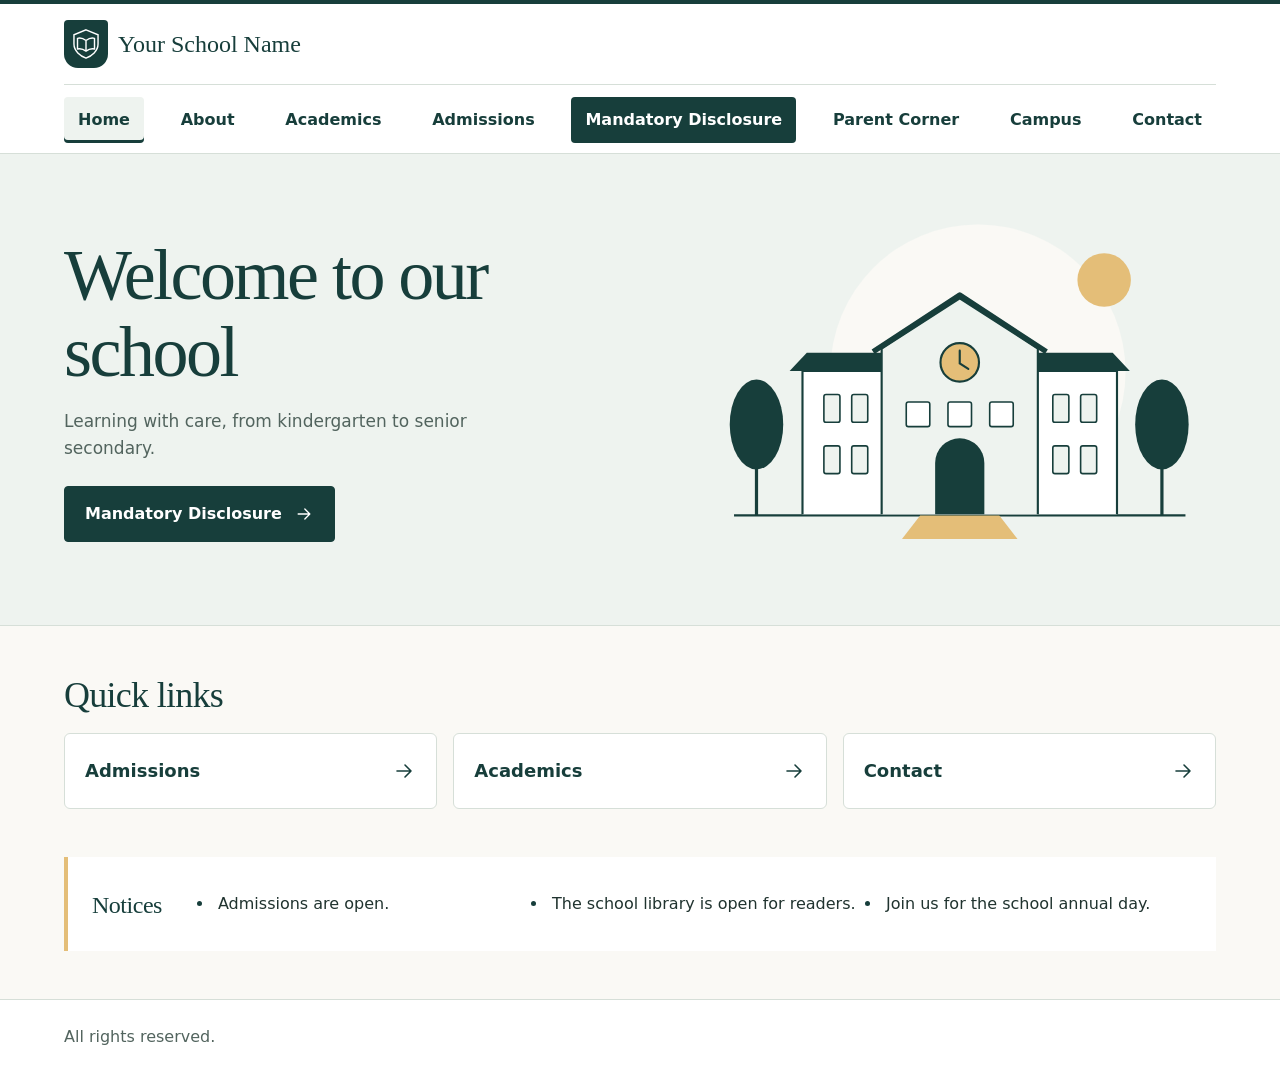
==== index.html @ 36d69636 "Add demo school website" ====
<!doctype html>
<html lang="en">
<head>
  <meta charset="utf-8">
  <meta name="viewport" content="width=device-width, initial-scale=1">
  <meta name="color-scheme" content="light">
  <title></title>
  <link rel="stylesheet" href="styles.css">
  <script src="site-content.js" defer></script>
  <script src="site-config.js" defer></script>
  <script src="site.js" defer></script>
</head>
<body data-page="home">
  <header id="site-header"></header>
  <main id="main-content" tabindex="-1"></main>
  <footer id="site-footer"></footer>
</body>
</html>
---- styles.css ----
* {
  box-sizing: border-box;
}

html {
  font-family: system-ui, -apple-system, BlinkMacSystemFont, "Segoe UI", sans-serif;
  font-size: 16px;
  -webkit-text-size-adjust: 100%;
  color-scheme: light;
}

body {
  margin: 0;
  min-width: 320px;
  min-height: 100vh;
  min-height: 100svh;
  display: flex;
  flex-direction: column;
  background: var(--background);
  color: var(--text);
  font-size: 1rem;
  line-height: 1.65;
}

[hidden] {
  display: none !important;
}

button, input, textarea {
  font: inherit;
}

button, a, summary, input, textarea {
  -webkit-tap-highlight-color: transparent;
}

button, summary {
  cursor: pointer;
}

a {
  color: var(--primary);
  text-underline-offset: 0.2em;
  text-decoration-thickness: 1px;
}

a:hover {
  text-decoration-thickness: 2px;
}

:focus-visible {
  outline: 3px solid var(--primary);
  outline-offset: 4px;
}

h1, h2, h3, h4, h5, p, blockquote, dl, dd {
  margin: 0;
}

h1, h2, h3, h4, h5 {
  color: var(--primary);
  line-height: 1.2;
  overflow-wrap: anywhere;
}

h1, h2 {
  font-family: Georgia, "Times New Roman", serif;
  font-weight: 400;
}

h1 {
  font-size: clamp(2.25rem, 5vw, 3.75rem);
  letter-spacing: -0.035em;
}

h2 {
  font-size: clamp(1.75rem, 3vw, 2.25rem);
  letter-spacing: -0.02em;
}

h3, h4, h5 {
  font-size: 1.25rem;
  font-weight: 650;
}

p {
  max-width: 66ch;
  overflow-wrap: anywhere;
}

svg {
  display: block;
  flex-shrink: 0;
}

.container {
  width: min(100% - 2rem, 72rem);
  margin-inline: auto;
}

.skip-link {
  position: fixed;
  z-index: 10;
  top: 0.5rem;
  left: 1rem;
  padding: 0.75rem 1rem;
  background: var(--surface);
  border: 2px solid var(--primary);
  transform: translateY(-160%);
}

.skip-link:focus {
  transform: translateY(0);
}

#site-header {
  background: var(--surface);
  border-top: 4px solid var(--primary);
  border-bottom: 1px solid var(--border);
}

.header-inner {
  display: flex;
  align-items: center;
  flex-wrap: wrap;
  justify-content: space-between;
  gap: 0.75rem;
  padding-block: 0.875rem;
}

.brand {
  display: flex;
  align-items: center;
  gap: 0.625rem;
  flex: 1;
  min-width: 0;
  min-height: 44px;
  text-decoration: none;
}

.brand:hover {
  text-decoration: none;
}

.brand-mark {
  display: grid;
  place-items: center;
  flex-shrink: 0;
  width: 44px;
  height: 48px;
  padding: 5px;
  background: var(--primary);
  border-radius: 4px 4px 14px 14px;
  color: var(--surface);
  font-weight: 700;
}

.brand-mark img {
  display: block;
  width: 100%;
  height: 100%;
  object-fit: contain;
}

.school-name {
  font-family: Georgia, "Times New Roman", serif;
  font-size: 1.125rem;
  line-height: 1.25;
  overflow-wrap: anywhere;
}

.menu-button {
  display: inline-flex;
  align-items: center;
  justify-content: center;
  gap: 0.5rem;
  flex-shrink: 0;
  min-height: 44px;
  padding: 0.5rem 0.625rem;
  background: var(--surface);
  border: 1px solid var(--border);
  border-radius: 4px;
  color: var(--primary);
}

.menu-button:hover {
  background: var(--soft);
}

.menu-button svg {
  width: 18px;
  height: 18px;
}

.site-navigation {
  flex-basis: 100%;
  padding-top: 0.75rem;
  border-top: 1px solid var(--border);
}

.nav-list {
  display: grid;
  gap: 0.25rem;
  margin: 0;
  padding: 0;
  list-style: none;
}

.nav-link {
  display: flex;
  align-items: center;
  min-height: 44px;
  padding: 0.625rem 0.75rem;
  border-radius: 4px;
  font-weight: 550;
  text-decoration: none;
}

.nav-link:hover, .nav-link[aria-current="page"] {
  background: var(--soft);
}

.nav-link[aria-current="page"] {
  box-shadow: inset 3px 0 var(--primary);
}

.nav-link.disclosure-link {
  background: var(--primary);
  color: var(--surface);
}

.nav-link.disclosure-link:hover {
  background: var(--primaryHover);
}

main {
  flex: 1;
  min-width: 0;
}

.page-shell {
  padding-block: 2.25rem 4rem;
}

.page-title {
  padding-bottom: 1.5rem;
  margin-bottom: 2rem;
  border-bottom: 1px solid var(--border);
}

.section-stack {
  display: grid;
  gap: 2rem;
  min-width: 0;
}

.section-heading {
  margin-bottom: 1rem;
}

.intro {
  margin-bottom: 2.5rem;
}

.hero {
  background: var(--soft);
  border-bottom: 1px solid var(--border);
}

.hero-inner {
  display: grid;
  gap: 2rem;
  padding-block: 2rem;
}

.hero-copy h1 {
  max-width: 13ch;
  font-size: clamp(2.5rem, 6vw, 4.5rem);
  line-height: 1.08;
}

.hero-copy p {
  margin-block: 1rem 1.5rem;
  max-width: 40ch;
  color: var(--muted);
  font-size: 1.0625rem;
  line-height: 1.6;
}

.button {
  display: inline-flex;
  align-items: center;
  justify-content: center;
  gap: 0.75rem;
  min-height: 56px;
  padding: 0.875rem 1.25rem;
  background: var(--primary);
  color: var(--surface);
  border: 1px solid var(--primary);
  border-radius: 4px;
  font-weight: 650;
  line-height: 1.4;
  text-decoration: none;
}

.button:hover {
  background: var(--primaryHover);
  border-color: var(--primaryHover);
  text-decoration: none;
}

.button svg, .text-link svg {
  width: 20px;
  height: 20px;
}

.hero .button {
  width: 100%;
}

.hero-art {
  display: none;
  align-self: center;
}

.hero-art svg {
  width: 100%;
  height: auto;
}

.home-links {
  padding-block: 2rem;
}

.quick-grid, .card-grid {
  display: grid;
  gap: 1rem;
}

.quick-link {
  display: flex;
  align-items: center;
  justify-content: space-between;
  gap: 1rem;
  min-height: 76px;
  padding: 1.25rem;
  background: var(--surface);
  border: 1px solid var(--border);
  border-radius: 6px;
  text-decoration: none;
  font-size: 1.125rem;
  font-weight: 600;
}

.quick-link:hover {
  border-color: var(--primary);
  background: var(--soft);
}

.quick-link svg {
  width: 24px;
  height: 24px;
}

.notices-strip {
  margin-bottom: 3rem;
  padding: 1.5rem;
  background: var(--surface);
  border-left: 4px solid var(--accent);
}

.notices-strip h2 {
  margin-bottom: 1rem;
  font-size: 1.5rem;
}

.notice-list {
  margin: 0;
  padding-left: 1.25rem;
}

.notice-list li {
  padding-block: 0.625rem;
  padding-left: 0.25rem;
}

.notice-list li::marker {
  color: var(--primary);
}

.panel {
  min-width: 0;
  padding: 1.5rem;
  border: 1px solid var(--border);
  border-radius: 6px;
  background: var(--surface);
}

.vision-panel {
  background: var(--soft);
  border-top: 4px solid var(--primary);
}

.principal-panel blockquote {
  padding-left: 1rem;
  border-left: 3px solid var(--accent);
  font-family: Georgia, "Times New Roman", serif;
  font-size: 1.25rem;
  line-height: 1.65;
}

.principal-details {
  margin-top: 1.5rem;
}

dt {
  font-weight: 650;
}

dd {
  color: var(--muted);
  overflow-wrap: anywhere;
}

.stage-list {
  display: grid;
  gap: 1rem;
}

.stage {
  border-left: 4px solid var(--accent);
}

.stage h3 {
  margin-bottom: 0.75rem;
}

.stage p, .card p {
  color: var(--muted);
}

.stream-section {
  margin-top: 2rem;
}

.stream-section h4 {
  margin-bottom: 1rem;
}

.card {
  display: flex;
  flex-direction: column;
  align-items: flex-start;
  min-width: 0;
  gap: 0.875rem;
  padding: 1.25rem;
  background: var(--surface);
  border: 1px solid var(--border);
  border-radius: 6px;
}

.stream-card {
  background: var(--soft);
}

.text-link {
  display: inline-flex;
  align-items: center;
  gap: 0.5rem;
  min-height: 44px;
  padding-block: 0.5rem;
  font-weight: 600;
}

.stream-card .text-link {
  margin-top: auto;
}

.cbse-link {
  margin-top: 1rem;
}

.admissions-layout {
  display: grid;
  gap: 2rem;
  align-items: start;
}

.steps-list {
  margin: 0;
  padding-left: 2rem;
}

.steps-list li {
  padding: 1rem 0 1rem 0.5rem;
  border-bottom: 1px solid var(--border);
}

.steps-list li:first-child {
  padding-top: 0;
}

.steps-list li::marker {
  color: var(--primary);
  font-weight: 700;
}

.form-note, .section-note {
  color: var(--muted);
  margin-bottom: 1.25rem;
}

.enquiry-form {
  display: grid;
  gap: 1.25rem;
}

.enquiry-form .form-note {
  margin: 0;
}

.field {
  display: grid;
  gap: 0.375rem;
  min-width: 0;
}

.field label {
  font-weight: 600;
}

.field input, .field textarea {
  width: 100%;
  min-width: 0;
  min-height: 48px;
  padding: 0.625rem 0.75rem;
  background: var(--surface);
  color: var(--text);
  border: 1px solid var(--muted);
  border-radius: 4px;
  line-height: 1.5;
}

.field textarea {
  min-height: 132px;
  resize: vertical;
}

.field [aria-invalid="true"] {
  border-color: var(--error);
}

.field-error {
  color: var(--error);
}

.thank-you {
  padding: 1.5rem;
  background: var(--soft);
  border-left: 4px solid var(--primary);
}

.disclosure-list {
  display: grid;
  gap: 1rem;
}

.disclosure-section {
  min-width: 0;
  background: var(--surface);
  border: 1px solid var(--border);
  border-radius: 6px;
}

.disclosure-section summary {
  display: flex;
  align-items: center;
  justify-content: space-between;
  gap: 1rem;
  min-height: 76px;
  padding: 1.125rem;
  border-radius: 6px;
  color: var(--primary);
  list-style: none;
}

.disclosure-section summary::-webkit-details-marker {
  display: none;
}

.disclosure-section summary:hover {
  background: var(--soft);
}

.disclosure-title {
  font-weight: 650;
}

.disclosure-action {
  display: flex;
  align-items: center;
  gap: 0.5rem;
  flex-shrink: 0;
}

.disclosure-action svg {
  width: 18px;
  height: 18px;
}

.disclosure-section[open] .disclosure-action svg {
  transform: rotate(180deg);
}

.disclosure-rows {
  padding: 0 1.125rem 0.5rem;
}

.data-row {
  display: grid;
  gap: 0.375rem;
  padding-block: 1rem;
  border-top: 1px solid var(--border);
}

.parent-top {
  display: grid;
  gap: 2rem;
  align-items: start;
  margin-bottom: 2rem;
}

.calendar-columns, .calendar-row {
  display: grid;
  grid-template-columns: minmax(0, 1fr) minmax(0, 2fr);
  gap: 1rem;
  padding: 0.75rem;
}

.calendar-columns {
  background: var(--soft);
  font-weight: 650;
}

.calendar-list {
  margin: 0;
  padding: 0;
  list-style: none;
}

.calendar-row {
  border-bottom: 1px solid var(--border);
}

.table-box {
  width: 100%;
  overflow-x: auto;
  border: 1px solid var(--border);
  border-radius: 6px;
  background: var(--surface);
  -webkit-overflow-scrolling: touch;
}

.fee-table {
  width: 100%;
  min-width: 540px;
  border-collapse: collapse;
  text-align: left;
}

.fee-table th, .fee-table td {
  padding: 1rem 1.25rem;
  border-bottom: 1px solid var(--border);
}

.fee-table thead {
  background: var(--soft);
  color: var(--primary);
}

.fee-table tbody th {
  font-weight: 550;
}

.fee-table tbody tr:last-child > * {
  border-bottom: 0;
}

.facility-icon {
  display: grid;
  place-items: center;
  width: 56px;
  height: 56px;
  margin-bottom: 0.5rem;
  background: var(--soft);
  border-radius: 50%;
  color: var(--primary);
}

.facility-icon svg {
  width: 28px;
  height: 28px;
}

.contact-details {
  max-width: 48rem;
}

.contact-details .data-row:first-child {
  border-top: 0;
  padding-top: 0;
}

#site-footer {
  border-top: 1px solid var(--border);
  background: var(--surface);
  color: var(--muted);
}

.footer-inner {
  padding-block: 1.5rem;
}

@media (min-width: 40rem) {
  .container {
    width: min(100% - 3rem, 72rem);
  }

  .school-name {
    font-size: 1.5rem;
  }

  .hero-inner {
    padding-block: 3rem;
  }

  .hero .button {
    width: auto;
  }

  .quick-grid, .campus-grid {
    grid-template-columns: repeat(3, minmax(0, 1fr));
  }

  .data-row {
    grid-template-columns: minmax(0, 1fr) minmax(0, 1fr);
    gap: 1.5rem;
  }

  .panel, .card {
    padding: 1.75rem;
  }

  .page-shell {
    padding-block: 3rem 5rem;
  }

  .disclosure-section summary {
    padding: 1.5rem;
  }

  .disclosure-rows {
    padding-inline: 1.5rem;
  }
}

@media (min-width: 64rem) {
  .header-inner {
    padding-block: 1rem 0.625rem;
    gap: 1rem;
  }

  .nav-list {
    display: flex;
    justify-content: space-between;
    flex-wrap: wrap;
    gap: 0.25rem;
  }

  .nav-link {
    padding-inline: 0.875rem;
  }

  .nav-link[aria-current="page"] {
    box-shadow: inset 0 -3px var(--primary);
  }

  .hero-inner {
    grid-template-columns: 1.15fr 1fr;
    align-items: center;
    gap: 3rem;
    padding-block: 4rem;
  }

  .hero-art {
    display: block;
  }

  .home-links {
    padding-block: 3rem;
  }

  .notices-strip {
    display: grid;
    grid-template-columns: auto 1fr;
    align-items: start;
    gap: 2rem;
  }

  .notices-strip h2 {
    margin: 0;
    padding-top: 0.625rem;
  }

  .notices-strip .notice-list {
    display: grid;
    grid-template-columns: repeat(3, minmax(0, 1fr));
    gap: 1.5rem;
  }

  .about-layout {
    grid-template-columns: 1fr 1.3fr;
    align-items: start;
  }

  .about-layout .affiliation-panel {
    grid-column: 1 / -1;
  }

  .stream-grid {
    grid-template-columns: repeat(3, minmax(0, 1fr));
  }

  .admissions-layout, .parent-top {
    grid-template-columns: 1fr 1fr;
    gap: 3rem;
  }

  .campus-grid {
    gap: 1.5rem;
  }
}
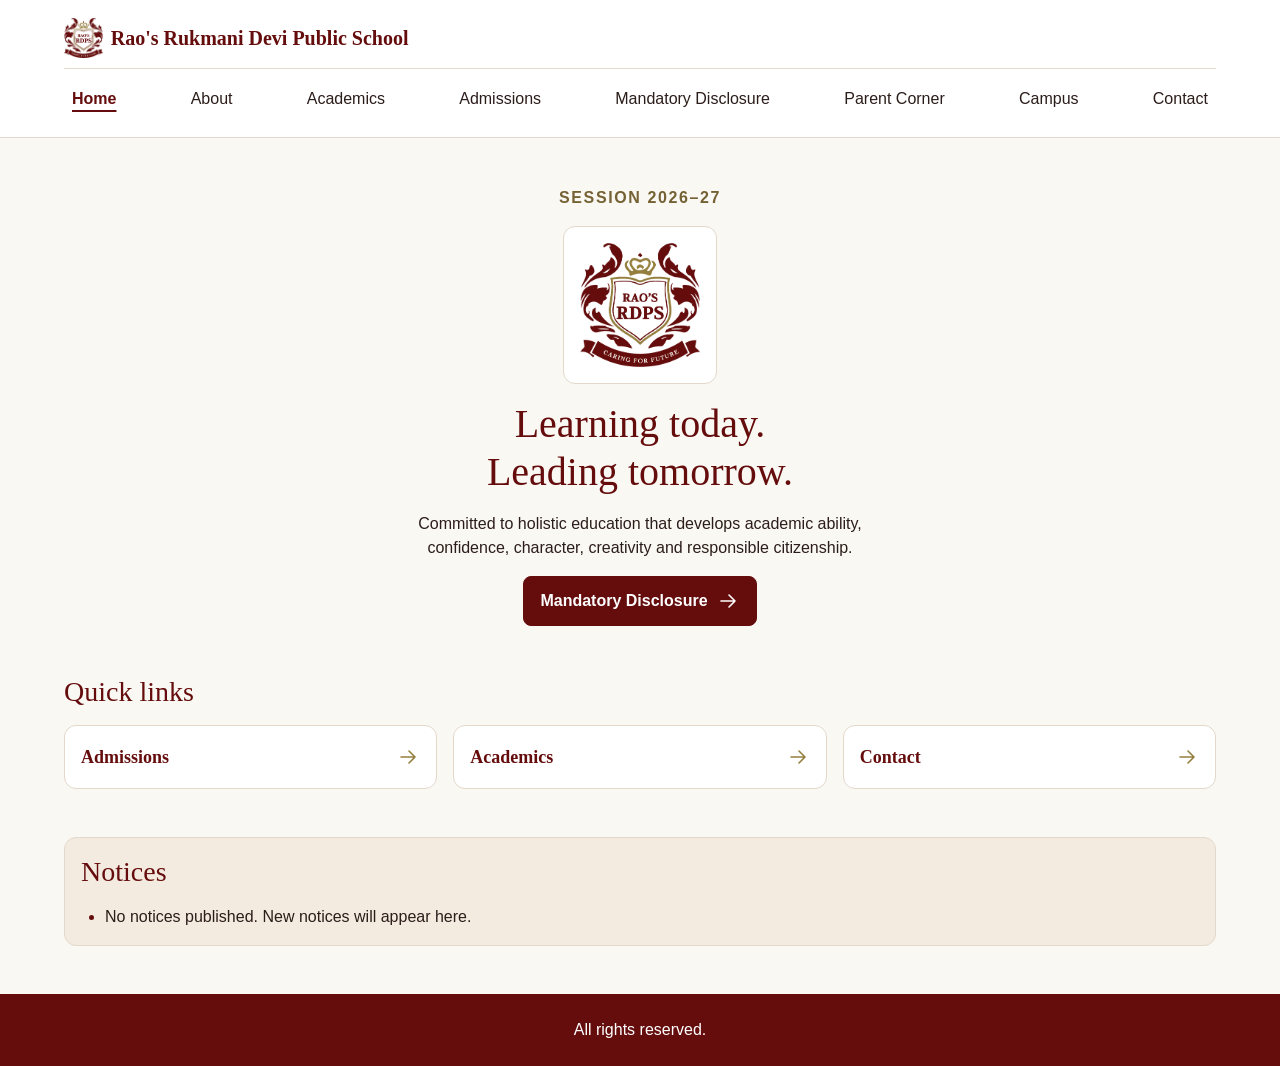
==== commit 0f77c59a: "Publish RDPS v3: real school data, logo as school-logo.svg" ====
--- a/index.html
+++ b/index.html
@@ -11,8 +11,8 @@
   <script src="site.js" defer></script>
 </head>
 <body data-page="home">
-  <header id="site-header"></header>
-  <main id="main-content" tabindex="-1"></main>
-  <footer id="site-footer"></footer>
+  <header id="site-header" class="site-header"></header>
+  <main id="main-content" class="site-main" tabindex="-1"></main>
+  <footer id="site-footer" class="site-footer"></footer>
 </body>
 </html>
--- a/styles.css
+++ b/styles.css
@@ -3,45 +3,46 @@
 }
 
 html {
-  font-family: system-ui, -apple-system, BlinkMacSystemFont, "Segoe UI", sans-serif;
+  font-family: -apple-system, "Segoe UI", Roboto, "Helvetica Neue", Arial, sans-serif;
   font-size: 16px;
   -webkit-text-size-adjust: 100%;
   color-scheme: light;
+  scroll-padding-top: 6rem;
 }
 
 body {
-  margin: 0;
+  display: flex;
+  flex-direction: column;
   min-width: 320px;
   min-height: 100vh;
   min-height: 100svh;
-  display: flex;
-  flex-direction: column;
+  margin: 0;
   background: var(--background);
   color: var(--text);
   font-size: 1rem;
-  line-height: 1.65;
+  line-height: 1.5;
 }
 
 [hidden] {
   display: none !important;
 }
 
-button, input, textarea {
+button,
+input,
+textarea {
   font: inherit;
 }
 
-button, a, summary, input, textarea {
-  -webkit-tap-highlight-color: transparent;
-}
-
-button, summary {
+button,
+summary {
   cursor: pointer;
 }
 
 a {
   color: var(--primary);
+  text-decoration-thickness: 1px;
   text-underline-offset: 0.2em;
-  text-decoration-thickness: 1px;
+  overflow-wrap: anywhere;
 }
 
 a:hover {
@@ -53,34 +54,44 @@
   outline-offset: 4px;
 }
 
-h1, h2, h3, h4, h5, p, blockquote, dl, dd {
+h1,
+h2,
+h3,
+p,
+dl,
+dd {
   margin: 0;
 }
 
-h1, h2, h3, h4, h5 {
-  color: var(--primary);
+h1,
+h2,
+h3,
+.school-name {
+  font-family: Georgia, "Iowan Old Style", "Times New Roman", serif;
+  color: var(--primary);
+}
+
+h1,
+h2,
+h3 {
+  line-height: 1.25;
+  overflow-wrap: anywhere;
+}
+
+h1 {
+  font-size: 1.875rem;
+  font-weight: 400;
   line-height: 1.2;
-  overflow-wrap: anywhere;
-}
-
-h1, h2 {
-  font-family: Georgia, "Times New Roman", serif;
+}
+
+h2 {
+  font-size: 1.375rem;
   font-weight: 400;
 }
 
-h1 {
-  font-size: clamp(2.25rem, 5vw, 3.75rem);
-  letter-spacing: -0.035em;
-}
-
-h2 {
-  font-size: clamp(1.75rem, 3vw, 2.25rem);
-  letter-spacing: -0.02em;
-}
-
-h3, h4, h5 {
-  font-size: 1.25rem;
-  font-weight: 650;
+h3 {
+  font-size: 1.125rem;
+  font-weight: 700;
 }
 
 p {
@@ -88,98 +99,102 @@
   overflow-wrap: anywhere;
 }
 
-svg {
+svg,
+img {
   display: block;
   flex-shrink: 0;
 }
 
 .container {
-  width: min(100% - 2rem, 72rem);
+  width: 100%;
+  max-width: 76rem;
   margin-inline: auto;
+  padding-inline: 1rem;
+}
+
+.visually-hidden {
+  position: absolute;
+  width: 1px;
+  height: 1px;
+  margin: -1px;
+  padding: 0;
+  overflow: hidden;
+  clip-path: inset(50%);
+  white-space: nowrap;
+  border: 0;
 }
 
 .skip-link {
   position: fixed;
-  z-index: 10;
+  z-index: 20;
   top: 0.5rem;
   left: 1rem;
+  display: flex;
+  align-items: center;
+  min-height: 44px;
   padding: 0.75rem 1rem;
-  background: var(--surface);
-  border: 2px solid var(--primary);
-  transform: translateY(-160%);
+  border: 1px solid var(--primary);
+  border-radius: 0.5rem;
+  background: var(--surface);
+  transform: translateY(-200%);
 }
 
 .skip-link:focus {
   transform: translateY(0);
 }
 
-#site-header {
-  background: var(--surface);
-  border-top: 4px solid var(--primary);
+.site-header {
+  position: sticky;
+  z-index: 10;
+  top: 0;
   border-bottom: 1px solid var(--border);
+  background: var(--surface);
 }
 
 .header-inner {
-  display: flex;
-  align-items: center;
-  flex-wrap: wrap;
-  justify-content: space-between;
-  gap: 0.75rem;
-  padding-block: 0.875rem;
+  display: grid;
+  grid-template-columns: minmax(0, 1fr) auto;
+  align-items: center;
+  gap: 1rem 0.5rem;
+  padding-block: 1rem;
 }
 
 .brand {
   display: flex;
   align-items: center;
-  gap: 0.625rem;
-  flex: 1;
+  gap: 0.5rem;
   min-width: 0;
   min-height: 44px;
+  width: fit-content;
+  max-width: 100%;
   text-decoration: none;
 }
 
-.brand:hover {
-  text-decoration: none;
-}
-
-.brand-mark {
-  display: grid;
-  place-items: center;
-  flex-shrink: 0;
-  width: 44px;
-  height: 48px;
-  padding: 5px;
-  background: var(--primary);
-  border-radius: 4px 4px 14px 14px;
-  color: var(--surface);
+.brand-logo {
+  width: auto;
+  height: 40px;
+  aspect-ratio: 325 / 336;
+  object-fit: contain;
+}
+
+.school-name {
+  max-width: 13rem;
+  font-size: 1rem;
   font-weight: 700;
-}
-
-.brand-mark img {
-  display: block;
-  width: 100%;
-  height: 100%;
-  object-fit: contain;
-}
-
-.school-name {
-  font-family: Georgia, "Times New Roman", serif;
-  font-size: 1.125rem;
   line-height: 1.25;
-  overflow-wrap: anywhere;
+  text-wrap: balance;
 }
 
 .menu-button {
   display: inline-flex;
   align-items: center;
   justify-content: center;
-  gap: 0.5rem;
-  flex-shrink: 0;
+  min-width: 44px;
   min-height: 44px;
-  padding: 0.5rem 0.625rem;
-  background: var(--surface);
-  border: 1px solid var(--border);
-  border-radius: 4px;
+  padding: 0.5rem;
+  border: 1px solid var(--primary);
+  border-radius: 0.5rem;
+  background: var(--surface);
   color: var(--primary);
 }
 
@@ -188,19 +203,22 @@
 }
 
 .menu-button svg {
-  width: 18px;
-  height: 18px;
+  width: 24px;
+  height: 24px;
 }
 
 .site-navigation {
-  flex-basis: 100%;
-  padding-top: 0.75rem;
+  grid-column: 1 / -1;
+  min-width: 0;
+  max-height: calc(100vh - 7rem);
+  max-height: calc(100svh - 7rem);
+  overflow-y: auto;
   border-top: 1px solid var(--border);
+  padding-top: 0.5rem;
 }
 
 .nav-list {
   display: grid;
-  gap: 0.25rem;
   margin: 0;
   padding: 0;
   list-style: none;
@@ -210,129 +228,149 @@
   display: flex;
   align-items: center;
   min-height: 44px;
-  padding: 0.625rem 0.75rem;
-  border-radius: 4px;
-  font-weight: 550;
+  padding: 0.5rem;
+  color: var(--text);
   text-decoration: none;
 }
 
-.nav-link:hover, .nav-link[aria-current="page"] {
+.nav-link:hover {
   background: var(--soft);
+  color: var(--primary);
 }
 
 .nav-link[aria-current="page"] {
-  box-shadow: inset 3px 0 var(--primary);
-}
-
-.nav-link.disclosure-link {
+  color: var(--primary);
+  font-weight: 700;
+  text-decoration: underline;
+  text-decoration-thickness: 2px;
+  text-underline-offset: 0.375em;
+}
+
+.site-main {
+  flex: 1;
+  min-width: 0;
+}
+
+.page-shell {
+  display: grid;
+  gap: 2rem;
+  padding-block: 2rem;
+}
+
+.page-shell > *,
+.card-grid > * {
+  min-width: 0;
+}
+
+.page-title {
+  border-bottom: 1px solid var(--accent);
+  padding-bottom: 1rem;
+}
+
+.section-heading {
+  margin-bottom: 1rem;
+}
+
+.hero {
+  background: var(--background);
+}
+
+.hero-inner {
+  display: grid;
+  justify-items: center;
+  gap: 1rem;
+  max-width: 46rem;
+  margin-inline: auto;
+  text-align: center;
+}
+
+.eyebrow {
+  color: var(--muted);
+  color: color-mix(in srgb, var(--accent) 70%, var(--text) 30%);
+  font-size: 1rem;
+  font-weight: 600;
+  letter-spacing: 0.1em;
+  text-transform: uppercase;
+}
+
+.hero-inner h1 {
+  max-width: 24ch;
+  text-wrap: balance;
+}
+
+.hero-tagline {
+  max-width: 58ch;
+}
+
+.card,
+.callout {
+  min-width: 0;
+  border: 1px solid var(--border);
+  border-radius: 0.75rem;
+  padding: 1rem;
+  background: var(--surface);
+}
+
+.card > .section-heading {
+  margin-bottom: 0.5rem;
+  font-size: 1.125rem;
+  font-weight: 700;
+}
+
+.hero-logo-card {
+  width: fit-content;
+  background: var(--surface);
+}
+
+.hero-logo {
+  width: 120px;
+  height: auto;
+  aspect-ratio: 325 / 336;
+  object-fit: contain;
+}
+
+.button {
+  display: inline-flex;
+  align-items: center;
+  justify-content: center;
+  gap: 0.5rem;
+  width: 100%;
+  min-width: 44px;
+  min-height: 44px;
+  padding: 0.75rem 1rem;
+  border: 1px solid var(--primary);
+  border-radius: 0.5rem;
   background: var(--primary);
   color: var(--surface);
-}
-
-.nav-link.disclosure-link:hover {
+  font-weight: 600;
+  line-height: 1.5;
+  text-align: center;
+  text-decoration: none;
+}
+
+.button:hover {
+  border-color: var(--primaryHover);
   background: var(--primaryHover);
-}
-
-main {
-  flex: 1;
-  min-width: 0;
-}
-
-.page-shell {
-  padding-block: 2.25rem 4rem;
-}
-
-.page-title {
-  padding-bottom: 1.5rem;
-  margin-bottom: 2rem;
-  border-bottom: 1px solid var(--border);
-}
-
-.section-stack {
-  display: grid;
-  gap: 2rem;
-  min-width: 0;
-}
-
-.section-heading {
-  margin-bottom: 1rem;
-}
-
-.intro {
-  margin-bottom: 2.5rem;
-}
-
-.hero {
+  text-decoration: none;
+}
+
+.button svg {
+  width: 24px;
+  height: 24px;
+}
+
+.button-secondary {
+  background: var(--surface);
+  color: var(--primary);
+}
+
+.button-secondary:hover {
   background: var(--soft);
-  border-bottom: 1px solid var(--border);
-}
-
-.hero-inner {
-  display: grid;
-  gap: 2rem;
-  padding-block: 2rem;
-}
-
-.hero-copy h1 {
-  max-width: 13ch;
-  font-size: clamp(2.5rem, 6vw, 4.5rem);
-  line-height: 1.08;
-}
-
-.hero-copy p {
-  margin-block: 1rem 1.5rem;
-  max-width: 40ch;
-  color: var(--muted);
-  font-size: 1.0625rem;
-  line-height: 1.6;
-}
-
-.button {
-  display: inline-flex;
-  align-items: center;
-  justify-content: center;
-  gap: 0.75rem;
-  min-height: 56px;
-  padding: 0.875rem 1.25rem;
-  background: var(--primary);
-  color: var(--surface);
-  border: 1px solid var(--primary);
-  border-radius: 4px;
-  font-weight: 650;
-  line-height: 1.4;
-  text-decoration: none;
-}
-
-.button:hover {
-  background: var(--primaryHover);
-  border-color: var(--primaryHover);
-  text-decoration: none;
-}
-
-.button svg, .text-link svg {
-  width: 20px;
-  height: 20px;
-}
-
-.hero .button {
-  width: 100%;
-}
-
-.hero-art {
-  display: none;
-  align-self: center;
-}
-
-.hero-art svg {
-  width: 100%;
-  height: auto;
-}
-
-.home-links {
-  padding-block: 2rem;
-}
-
-.quick-grid, .card-grid {
+  color: var(--primaryHover);
+}
+
+.card-grid,
+.quick-grid {
   display: grid;
   gap: 1rem;
 }
@@ -342,186 +380,107 @@
   align-items: center;
   justify-content: space-between;
   gap: 1rem;
-  min-height: 76px;
-  padding: 1.25rem;
-  background: var(--surface);
-  border: 1px solid var(--border);
-  border-radius: 6px;
+  min-height: 64px;
+  font-family: Georgia, "Iowan Old Style", "Times New Roman", serif;
+  font-size: 1.125rem;
+  font-weight: 700;
   text-decoration: none;
-  font-size: 1.125rem;
-  font-weight: 600;
 }
 
 .quick-link:hover {
   border-color: var(--primary);
-  background: var(--soft);
 }
 
 .quick-link svg {
   width: 24px;
   height: 24px;
-}
-
-.notices-strip {
-  margin-bottom: 3rem;
-  padding: 1.5rem;
-  background: var(--surface);
-  border-left: 4px solid var(--accent);
-}
-
-.notices-strip h2 {
-  margin-bottom: 1rem;
-  font-size: 1.5rem;
+  color: var(--accent);
+}
+
+.callout {
+  background: var(--soft);
+}
+
+.callout p + p {
+  margin-top: 1rem;
 }
 
 .notice-list {
+  display: grid;
+  gap: 0.5rem;
   margin: 0;
-  padding-left: 1.25rem;
-}
-
-.notice-list li {
-  padding-block: 0.625rem;
-  padding-left: 0.25rem;
+  padding-left: 1.5rem;
+  overflow-wrap: anywhere;
 }
 
 .notice-list li::marker {
   color: var(--primary);
 }
 
-.panel {
-  min-width: 0;
-  padding: 1.5rem;
-  border: 1px solid var(--border);
-  border-radius: 6px;
-  background: var(--surface);
-}
-
-.vision-panel {
-  background: var(--soft);
-  border-top: 4px solid var(--primary);
-}
-
-.principal-panel blockquote {
-  padding-left: 1rem;
-  border-left: 3px solid var(--accent);
-  font-family: Georgia, "Times New Roman", serif;
-  font-size: 1.25rem;
-  line-height: 1.65;
-}
-
 .principal-details {
-  margin-top: 1.5rem;
+  display: grid;
+  gap: 0.5rem;
+  margin-block: 1rem;
 }
 
 dt {
-  font-weight: 650;
+  font-weight: 600;
 }
 
 dd {
-  color: var(--muted);
+  min-width: 0;
   overflow-wrap: anywhere;
 }
 
-.stage-list {
-  display: grid;
-  gap: 1rem;
-}
-
-.stage {
-  border-left: 4px solid var(--accent);
-}
-
-.stage h3 {
-  margin-bottom: 0.75rem;
-}
-
-.stage p, .card p {
-  color: var(--muted);
-}
-
-.stream-section {
-  margin-top: 2rem;
-}
-
-.stream-section h4 {
-  margin-bottom: 1rem;
-}
-
-.card {
+.data-row {
+  display: grid;
+  gap: 0.5rem;
+  border-bottom: 1px solid var(--border);
+  padding-block: 1rem;
+}
+
+.data-row:first-child {
+  padding-top: 0;
+}
+
+.resource-links,
+.button-row {
   display: flex;
   flex-direction: column;
   align-items: flex-start;
-  min-width: 0;
-  gap: 0.875rem;
-  padding: 1.25rem;
-  background: var(--surface);
-  border: 1px solid var(--border);
-  border-radius: 6px;
-}
-
-.stream-card {
-  background: var(--soft);
+  gap: 1rem;
+  margin-top: 1rem;
 }
 
 .text-link {
   display: inline-flex;
   align-items: center;
-  gap: 0.5rem;
+  width: fit-content;
+  max-width: 100%;
+  min-width: 44px;
   min-height: 44px;
   padding-block: 0.5rem;
-  font-weight: 600;
-}
-
-.stream-card .text-link {
-  margin-top: auto;
-}
-
-.cbse-link {
-  margin-top: 1rem;
-}
-
-.admissions-layout {
-  display: grid;
-  gap: 2rem;
-  align-items: start;
-}
-
-.steps-list {
-  margin: 0;
-  padding-left: 2rem;
-}
-
-.steps-list li {
-  padding: 1rem 0 1rem 0.5rem;
-  border-bottom: 1px solid var(--border);
-}
-
-.steps-list li:first-child {
-  padding-top: 0;
-}
-
-.steps-list li::marker {
-  color: var(--primary);
-  font-weight: 700;
-}
-
-.form-note, .section-note {
+}
+
+.enquiry-section,
+.contact-details {
+  width: 100%;
+  max-width: 48rem;
+}
+
+.section-note {
+  margin-bottom: 1rem;
   color: var(--muted);
-  margin-bottom: 1.25rem;
 }
 
 .enquiry-form {
   display: grid;
-  gap: 1.25rem;
-}
-
-.enquiry-form .form-note {
-  margin: 0;
+  gap: 1rem;
 }
 
 .field {
   display: grid;
-  gap: 0.375rem;
+  gap: 0.5rem;
   min-width: 0;
 }
 
@@ -529,20 +488,22 @@
   font-weight: 600;
 }
 
-.field input, .field textarea {
+.field input,
+.field textarea {
   width: 100%;
   min-width: 0;
   min-height: 48px;
-  padding: 0.625rem 0.75rem;
+  border: 1px solid var(--muted);
+  border-radius: 0.5rem;
+  padding: 0.5rem 1rem;
   background: var(--surface);
   color: var(--text);
-  border: 1px solid var(--muted);
-  border-radius: 4px;
+  font-size: 1rem;
   line-height: 1.5;
 }
 
 .field textarea {
-  min-height: 132px;
+  min-height: 144px;
   resize: vertical;
 }
 
@@ -555,9 +516,10 @@
 }
 
 .thank-you {
-  padding: 1.5rem;
+  border: 1px solid var(--border);
+  border-radius: 0.75rem;
+  padding: 1rem;
   background: var(--soft);
-  border-left: 4px solid var(--primary);
 }
 
 .disclosure-list {
@@ -567,9 +529,9 @@
 
 .disclosure-section {
   min-width: 0;
-  background: var(--surface);
   border: 1px solid var(--border);
-  border-radius: 6px;
+  border-radius: 0.75rem;
+  background: var(--surface);
 }
 
 .disclosure-section summary {
@@ -577,9 +539,9 @@
   align-items: center;
   justify-content: space-between;
   gap: 1rem;
-  min-height: 76px;
-  padding: 1.125rem;
-  border-radius: 6px;
+  min-height: 64px;
+  border-radius: 0.75rem;
+  padding: 1rem;
   color: var(--primary);
   list-style: none;
 }
@@ -588,24 +550,32 @@
   display: none;
 }
 
+.disclosure-section summary::marker {
+  content: "";
+}
+
 .disclosure-section summary:hover {
   background: var(--soft);
 }
 
 .disclosure-title {
-  font-weight: 650;
+  min-width: 0;
+  font-family: Georgia, "Iowan Old Style", "Times New Roman", serif;
+  font-size: 1.125rem;
+  font-weight: 700;
+  overflow-wrap: anywhere;
 }
 
 .disclosure-action {
-  display: flex;
+  display: inline-flex;
   align-items: center;
   gap: 0.5rem;
   flex-shrink: 0;
 }
 
 .disclosure-action svg {
-  width: 18px;
-  height: 18px;
+  width: 16px;
+  height: 16px;
 }
 
 .disclosure-section[open] .disclosure-action svg {
@@ -613,230 +583,156 @@
 }
 
 .disclosure-rows {
-  padding: 0 1.125rem 0.5rem;
-}
-
-.data-row {
-  display: grid;
-  gap: 0.375rem;
-  padding-block: 1rem;
+  padding-inline: 1rem;
+}
+
+.disclosure-rows .data-row:first-child {
   border-top: 1px solid var(--border);
-}
-
-.parent-top {
-  display: grid;
-  gap: 2rem;
-  align-items: start;
-  margin-bottom: 2rem;
-}
-
-.calendar-columns, .calendar-row {
-  display: grid;
-  grid-template-columns: minmax(0, 1fr) minmax(0, 2fr);
-  gap: 1rem;
-  padding: 0.75rem;
-}
-
-.calendar-columns {
-  background: var(--soft);
-  font-weight: 650;
-}
-
-.calendar-list {
-  margin: 0;
-  padding: 0;
-  list-style: none;
-}
-
-.calendar-row {
-  border-bottom: 1px solid var(--border);
+  padding-top: 1rem;
+}
+
+.disclosure-rows .data-row:last-child {
+  border-bottom: 0;
 }
 
 .table-box {
   width: 100%;
+  min-width: 0;
   overflow-x: auto;
+  overscroll-behavior-inline: contain;
   border: 1px solid var(--border);
-  border-radius: 6px;
-  background: var(--surface);
-  -webkit-overflow-scrolling: touch;
-}
-
-.fee-table {
+  border-radius: 0.75rem;
+  background: var(--surface);
+}
+
+.data-table {
   width: 100%;
-  min-width: 540px;
   border-collapse: collapse;
   text-align: left;
 }
 
-.fee-table th, .fee-table td {
-  padding: 1rem 1.25rem;
+.calendar-table {
+  min-width: 24rem;
+}
+
+.fee-table {
+  min-width: 34rem;
+}
+
+.data-table th,
+.data-table td {
   border-bottom: 1px solid var(--border);
-}
-
-.fee-table thead {
+  padding: 1rem;
+  vertical-align: top;
+}
+
+.data-table thead {
   background: var(--soft);
   color: var(--primary);
 }
 
-.fee-table tbody th {
-  font-weight: 550;
-}
-
-.fee-table tbody tr:last-child > * {
+.data-table tbody th {
+  font-weight: 400;
+}
+
+.data-table tbody tr:last-child > * {
   border-bottom: 0;
 }
 
-.facility-icon {
-  display: grid;
-  place-items: center;
-  width: 56px;
-  height: 56px;
-  margin-bottom: 0.5rem;
-  background: var(--soft);
-  border-radius: 50%;
-  color: var(--primary);
-}
-
-.facility-icon svg {
-  width: 28px;
-  height: 28px;
-}
-
-.contact-details {
-  max-width: 48rem;
-}
-
-.contact-details .data-row:first-child {
-  border-top: 0;
-  padding-top: 0;
-}
-
-#site-footer {
-  border-top: 1px solid var(--border);
-  background: var(--surface);
-  color: var(--muted);
+.site-footer {
+  padding: 1.5rem;
+  background: var(--primary);
+  color: var(--surface);
+  text-align: center;
 }
 
 .footer-inner {
-  padding-block: 1.5rem;
-}
-
-@media (min-width: 40rem) {
+  padding: 0;
+}
+
+.footer-inner p {
+  max-width: none;
+}
+
+@media (min-width: 48rem) {
   .container {
-    width: min(100% - 3rem, 72rem);
+    padding-inline: 2rem;
+  }
+
+  h1 {
+    font-size: 2.5rem;
+  }
+
+  h2 {
+    font-size: 1.75rem;
+  }
+
+  .page-shell {
+    gap: 3rem;
+    padding-block: 3rem;
   }
 
   .school-name {
-    font-size: 1.5rem;
-  }
-
-  .hero-inner {
-    padding-block: 3rem;
+    max-width: none;
+    font-size: 1.25rem;
+  }
+
+  .two-column {
+    grid-template-columns: repeat(2, minmax(0, 1fr));
+  }
+
+  .three-column,
+  .quick-grid {
+    grid-template-columns: repeat(3, minmax(0, 1fr));
+  }
+
+  .button {
+    width: auto;
+    justify-self: start;
   }
 
   .hero .button {
-    width: auto;
-  }
-
-  .quick-grid, .campus-grid {
-    grid-template-columns: repeat(3, minmax(0, 1fr));
+    justify-self: center;
   }
 
   .data-row {
-    grid-template-columns: minmax(0, 1fr) minmax(0, 1fr);
-    gap: 1.5rem;
-  }
-
-  .panel, .card {
-    padding: 1.75rem;
-  }
-
-  .page-shell {
-    padding-block: 3rem 5rem;
-  }
-
-  .disclosure-section summary {
-    padding: 1.5rem;
-  }
-
-  .disclosure-rows {
-    padding-inline: 1.5rem;
+    grid-template-columns: minmax(0, 1fr) minmax(0, 2fr);
+    gap: 1rem;
+  }
+
+  .resource-links,
+  .button-row {
+    flex-direction: row;
+    flex-wrap: wrap;
+  }
+
+  .footer-inner {
+    padding: 0;
   }
 }
 
 @media (min-width: 64rem) {
+  html {
+    scroll-padding-top: 10rem;
+  }
+
   .header-inner {
-    padding-block: 1rem 0.625rem;
-    gap: 1rem;
+    grid-template-columns: minmax(0, 1fr);
+    gap: 0.5rem;
+  }
+
+  .site-navigation {
+    max-height: none;
+    overflow: visible;
   }
 
   .nav-list {
     display: flex;
     justify-content: space-between;
-    flex-wrap: wrap;
-    gap: 0.25rem;
+    gap: 0.5rem;
   }
 
   .nav-link {
-    padding-inline: 0.875rem;
-  }
-
-  .nav-link[aria-current="page"] {
-    box-shadow: inset 0 -3px var(--primary);
-  }
-
-  .hero-inner {
-    grid-template-columns: 1.15fr 1fr;
-    align-items: center;
-    gap: 3rem;
-    padding-block: 4rem;
-  }
-
-  .hero-art {
-    display: block;
-  }
-
-  .home-links {
-    padding-block: 3rem;
-  }
-
-  .notices-strip {
-    display: grid;
-    grid-template-columns: auto 1fr;
-    align-items: start;
-    gap: 2rem;
-  }
-
-  .notices-strip h2 {
-    margin: 0;
-    padding-top: 0.625rem;
-  }
-
-  .notices-strip .notice-list {
-    display: grid;
-    grid-template-columns: repeat(3, minmax(0, 1fr));
-    gap: 1.5rem;
-  }
-
-  .about-layout {
-    grid-template-columns: 1fr 1.3fr;
-    align-items: start;
-  }
-
-  .about-layout .affiliation-panel {
-    grid-column: 1 / -1;
-  }
-
-  .stream-grid {
-    grid-template-columns: repeat(3, minmax(0, 1fr));
-  }
-
-  .admissions-layout, .parent-top {
-    grid-template-columns: 1fr 1fr;
-    gap: 3rem;
-  }
-
-  .campus-grid {
-    gap: 1.5rem;
-  }
-}
+    white-space: nowrap;
+  }
+}
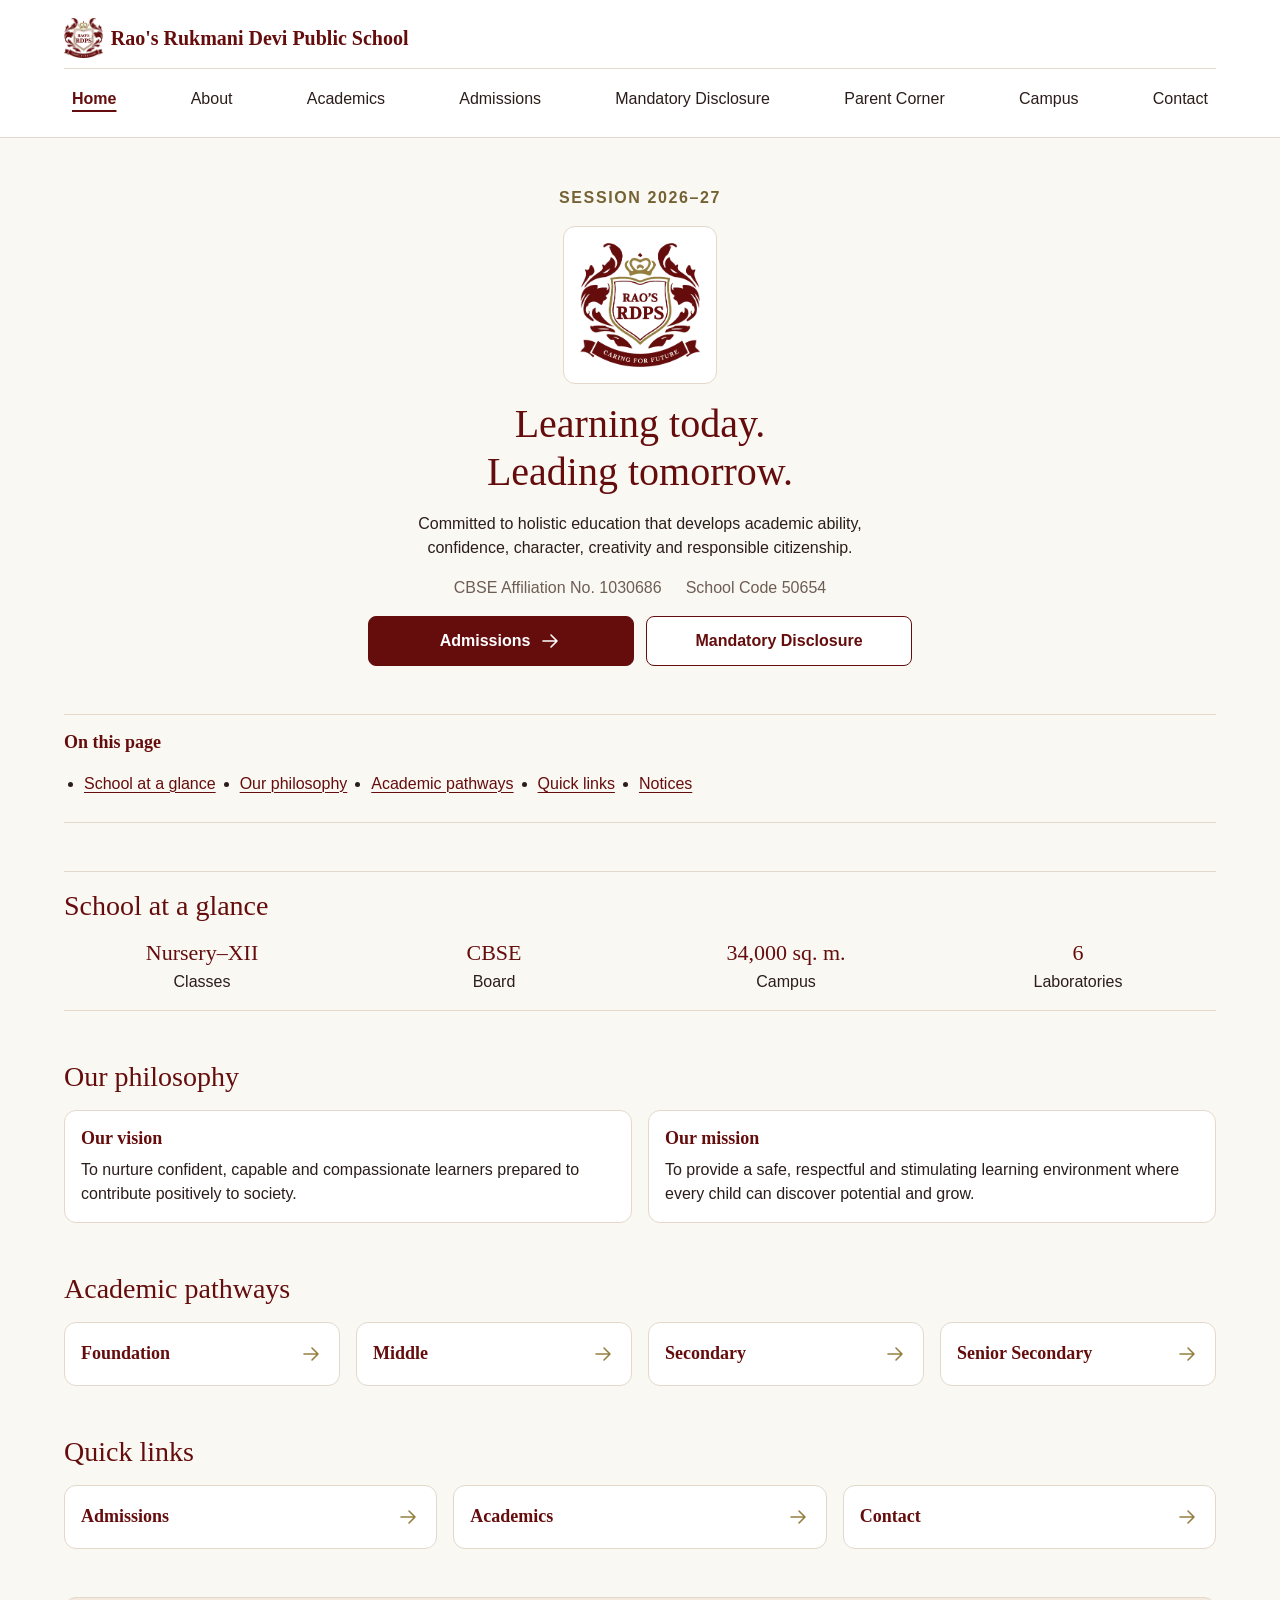
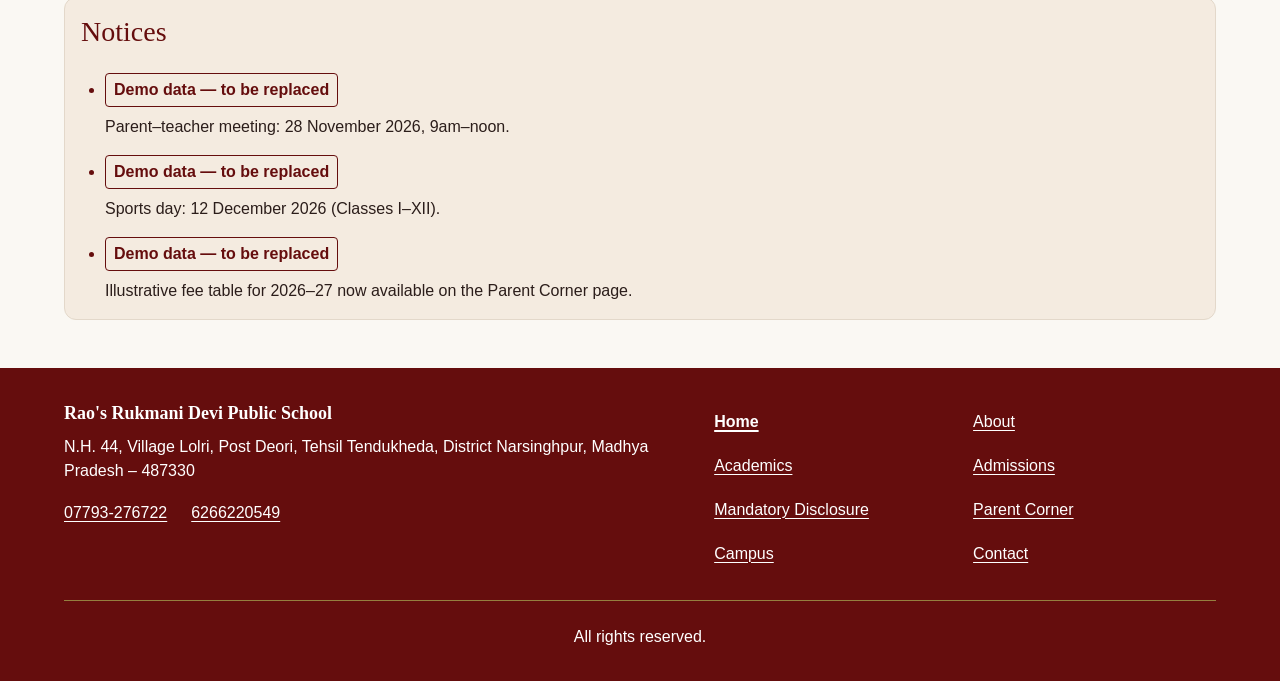
==== commit 010b2938: "Publish Cody demo: all 7 review chunks (labels, enquiry, Home/About, fees/calendar, disclosure/TC, n" ====
--- a/index.html
+++ b/index.html
@@ -4,7 +4,9 @@
   <meta charset="utf-8">
   <meta name="viewport" content="width=device-width, initial-scale=1">
   <meta name="color-scheme" content="light">
-  <title></title>
+  <title>Rao's Rukmani Devi Public School — Home</title>
+  <meta name="description" content="Explore the school at a glance, our philosophy, academic pathways, quick links and notices.">
+  <meta name="robots" content="noindex">
   <link rel="stylesheet" href="styles.css">
   <script src="site-content.js" defer></script>
   <script src="site-config.js" defer></script>
@@ -12,7 +14,16 @@
 </head>
 <body data-page="home">
   <header id="site-header" class="site-header"></header>
-  <main id="main-content" class="site-main" tabindex="-1"></main>
+  <main id="main-content" class="site-main" tabindex="-1">
+    <noscript>
+      <div class="container page-shell noscript-fallback">
+        <p>Rao's Rukmani Devi Public School</p>
+        <h1>Home</h1>
+        <p>This page needs JavaScript. Please enable JavaScript or call the school for help.</p>
+        <p>Phone: <a href="tel:+917793276722">07793-276722</a> or <a href="tel:+916266220549">6266220549</a>.</p>
+      </div>
+    </noscript>
+  </main>
   <footer id="site-footer" class="site-footer"></footer>
 </body>
 </html>
--- a/styles.css
+++ b/styles.css
@@ -7,7 +7,7 @@
   font-size: 16px;
   -webkit-text-size-adjust: 100%;
   color-scheme: light;
-  scroll-padding-top: 6rem;
+  scroll-padding-top: var(--header-height, 6rem);
 }
 
 body {
@@ -29,6 +29,7 @@
 
 button,
 input,
+select,
 textarea {
   font: inherit;
 }
@@ -189,6 +190,7 @@
   display: inline-flex;
   align-items: center;
   justify-content: center;
+  gap: 0.5rem;
   min-width: 44px;
   min-height: 44px;
   padding: 0.5rem;
@@ -196,6 +198,7 @@
   border-radius: 0.5rem;
   background: var(--surface);
   color: var(--primary);
+  white-space: nowrap;
 }
 
 .menu-button:hover {
@@ -249,6 +252,45 @@
 .site-main {
   flex: 1;
   min-width: 0;
+}
+
+.site-main [id] {
+  scroll-margin-top: 1rem;
+}
+
+.noscript-fallback {
+  background: #faf8f3;
+  color: #2b1d1a;
+}
+
+.noscript-fallback h1,
+.noscript-fallback a {
+  color: #650d0d;
+}
+
+.page-navigation {
+  border-block: 1px solid var(--border);
+  padding-block: 1rem;
+}
+
+.page-navigation-heading {
+  font-size: 1.125rem;
+  font-weight: 700;
+}
+
+.page-navigation-list {
+  display: flex;
+  flex-wrap: wrap;
+  gap: 0 1.5rem;
+  margin: 0.5rem 0 0;
+  padding-left: 1.25rem;
+}
+
+.page-navigation-list a {
+  display: inline-flex;
+  align-items: center;
+  min-height: 44px;
+  padding-block: 0.5rem;
 }
 
 .page-shell {
@@ -300,6 +342,56 @@
 
 .hero-tagline {
   max-width: 58ch;
+}
+
+.school-codes {
+  display: flex;
+  flex-wrap: wrap;
+  justify-content: center;
+  gap: 0.25rem 1.5rem;
+  color: var(--muted);
+}
+
+.hero-actions {
+  display: flex;
+  flex-wrap: wrap;
+  gap: 0.75rem;
+  width: 100%;
+  max-width: 34rem;
+}
+
+.hero-actions .button {
+  flex: 1 1 14rem;
+}
+
+.stats-strip {
+  border-block: 1px solid var(--border);
+  padding-block: 1rem;
+}
+
+.stats-grid {
+  display: grid;
+  grid-template-columns: repeat(2, minmax(0, 1fr));
+  gap: 1.5rem 1rem;
+}
+
+.stat-item {
+  display: flex;
+  flex-direction: column;
+  gap: 0.25rem;
+  text-align: center;
+}
+
+.stat-label {
+  font-weight: 400;
+}
+
+.stat-value {
+  order: -1;
+  color: var(--primary);
+  font-family: Georgia, "Iowan Old Style", "Times New Roman", serif;
+  font-size: 1.375rem;
+  line-height: 1.25;
 }
 
 .card,
@@ -369,8 +461,35 @@
   color: var(--primaryHover);
 }
 
+.contact-actions {
+  display: flex;
+  flex-wrap: wrap;
+  gap: 0.75rem;
+  width: 100%;
+  max-width: 26rem;
+}
+
+.contact-actions .button {
+  flex: 1 1 8rem;
+  width: auto;
+}
+
+.phone-links {
+  display: flex;
+  flex-wrap: wrap;
+  gap: 0.25rem 1.5rem;
+  margin: 0;
+  padding: 0;
+  list-style: none;
+}
+
+.phone-links a {
+  white-space: nowrap;
+}
+
 .card-grid,
-.quick-grid {
+.quick-grid,
+.pathway-grid {
   display: grid;
   gap: 1rem;
 }
@@ -417,10 +536,89 @@
   color: var(--primary);
 }
 
+.about-intro,
+.principal-layout {
+  display: grid;
+  gap: 1rem;
+}
+
+.photo-layout,
+.photo-copy,
+.stages-layout,
+.photo-grid {
+  display: grid;
+  align-items: start;
+  gap: 1.5rem;
+}
+
+.photo-layout > *,
+.stages-layout > *,
+.photo-grid > * {
+  min-width: 0;
+}
+
+.school-photo {
+  min-width: 0;
+  margin: 0;
+  break-inside: avoid;
+}
+
+.school-photo img {
+  width: 100%;
+  height: auto;
+  border-radius: 0.5rem;
+}
+
+.school-photo figcaption {
+  margin-top: 0.5rem;
+  color: var(--muted);
+  font-size: 0.9375rem;
+  overflow-wrap: anywhere;
+}
+
+.card-with-photo .school-photo {
+  margin-top: 1rem;
+}
+
+.facility-photos {
+  margin-top: 1.5rem;
+}
+
 .principal-details {
   display: grid;
+  align-content: start;
   gap: 0.5rem;
-  margin-block: 1rem;
+}
+
+.principal-details dd + dt {
+  margin-top: 0.5rem;
+}
+
+.staff-list {
+  display: grid;
+  column-gap: 1.5rem;
+}
+
+.staff-list .data-row,
+.staff-list .data-row:first-child {
+  grid-template-columns: minmax(0, 1fr) auto;
+  align-content: start;
+  gap: 1rem;
+  padding-block: 1rem;
+}
+
+.staff-list dd {
+  color: var(--primary);
+  font-family: Georgia, "Iowan Old Style", "Times New Roman", serif;
+  font-size: 1.75rem;
+}
+
+.staff-list .demo-badge {
+  margin-bottom: 0;
+}
+
+.stream-alternative {
+  margin-top: 1rem;
 }
 
 dt {
@@ -463,6 +661,7 @@
 }
 
 .enquiry-section,
+.tc-lookup-section,
 .contact-details {
   width: 100%;
   max-width: 48rem;
@@ -473,9 +672,39 @@
   color: var(--muted);
 }
 
-.enquiry-form {
+.demo-label,
+.demo-badge {
+  width: fit-content;
+  max-width: 100%;
+  border: 1px solid currentColor;
+  border-radius: 0.25rem;
+  padding: 0.25rem 0.5rem;
+  background: var(--soft);
+  color: var(--primary);
+  font-family: -apple-system, "Segoe UI", Roboto, "Helvetica Neue", Arial, sans-serif;
+  font-size: 1rem;
+  font-weight: 600;
+  line-height: 1.5;
+  overflow-wrap: anywhere;
+}
+
+.demo-label {
+  margin-bottom: 1rem;
+}
+
+.demo-badge {
+  display: block;
+  margin-block: 0.5rem;
+}
+
+.enquiry-form,
+.tc-lookup-form {
   display: grid;
   gap: 1rem;
+}
+
+.tc-lookup-result:not(:empty) {
+  margin-top: 1rem;
 }
 
 .field {
@@ -489,6 +718,7 @@
 }
 
 .field input,
+.field select,
 .field textarea {
   width: 100%;
   min-width: 0;
@@ -534,7 +764,7 @@
   background: var(--surface);
 }
 
-.disclosure-section summary {
+.disclosure-section > summary {
   display: flex;
   align-items: center;
   justify-content: space-between;
@@ -546,15 +776,15 @@
   list-style: none;
 }
 
-.disclosure-section summary::-webkit-details-marker {
+.disclosure-section > summary::-webkit-details-marker {
   display: none;
 }
 
-.disclosure-section summary::marker {
+.disclosure-section > summary::marker {
   content: "";
 }
 
-.disclosure-section summary:hover {
+.disclosure-section > summary:hover {
   background: var(--soft);
 }
 
@@ -595,6 +825,24 @@
   border-bottom: 0;
 }
 
+.document-record > summary {
+  min-height: 44px;
+  padding-block: 0.5rem;
+  color: var(--primary);
+  text-decoration: underline;
+  text-underline-offset: 0.2em;
+}
+
+.document-record-content {
+  display: grid;
+  gap: 0.5rem;
+  margin-top: 0.5rem;
+}
+
+.document-record-id {
+  font-weight: 600;
+}
+
 .table-box {
   width: 100%;
   min-width: 0;
@@ -611,12 +859,14 @@
   text-align: left;
 }
 
-.calendar-table {
-  min-width: 24rem;
-}
-
+.calendar-table,
 .fee-table {
-  min-width: 34rem;
+  table-layout: fixed;
+  overflow-wrap: anywhere;
+}
+
+.calendar-table th:first-child {
+  width: 36%;
 }
 
 .data-table th,
@@ -640,18 +890,59 @@
 }
 
 .site-footer {
-  padding: 1.5rem;
+  padding-block: 2rem;
   background: var(--primary);
   color: var(--surface);
+}
+
+.footer-inner {
+  display: grid;
+  gap: 1.5rem;
+}
+
+.site-footer a {
+  color: inherit;
+}
+
+.site-footer :focus-visible {
+  outline-color: var(--surface);
+}
+
+.footer-school-name {
+  font-family: Georgia, "Iowan Old Style", "Times New Roman", serif;
+  font-size: 1.125rem;
+  font-weight: 700;
+}
+
+.footer-address {
+  margin-top: 0.5rem;
+  font-style: normal;
+}
+
+.footer-address .phone-links {
+  margin-top: 0.5rem;
+}
+
+.footer-links {
+  display: grid;
+  grid-template-columns: repeat(2, minmax(0, 1fr));
+  gap: 0 1rem;
+  margin: 0;
+  padding: 0;
+  list-style: none;
+}
+
+.footer-links [aria-current="page"] {
+  font-weight: 700;
+  text-decoration-thickness: 2px;
+}
+
+.footer-copyright {
+  grid-column: 1 / -1;
+  max-width: none;
+  border-top: 1px solid var(--accent);
+  padding-top: 1.5rem;
   text-align: center;
-}
-
-.footer-inner {
-  padding: 0;
-}
-
-.footer-inner p {
-  max-width: none;
 }
 
 @media (min-width: 48rem) {
@@ -677,12 +968,28 @@
     font-size: 1.25rem;
   }
 
-  .two-column {
+  .two-column,
+  .pathway-grid,
+  .staff-list,
+  .photo-layout {
     grid-template-columns: repeat(2, minmax(0, 1fr));
   }
 
+  .card-with-photo {
+    grid-row: span 3;
+  }
+
+  .stats-grid {
+    grid-template-columns: repeat(4, minmax(0, 1fr));
+  }
+
+  .principal-layout {
+    grid-template-columns: minmax(0, 1fr) minmax(0, 2fr);
+  }
+
   .three-column,
-  .quick-grid {
+  .quick-grid,
+  .photo-grid {
     grid-template-columns: repeat(3, minmax(0, 1fr));
   }
 
@@ -698,6 +1005,11 @@
   .data-row {
     grid-template-columns: minmax(0, 1fr) minmax(0, 2fr);
     gap: 1rem;
+  }
+
+  .tc-lookup-form {
+    grid-template-columns: minmax(0, 1fr) auto;
+    align-items: end;
   }
 
   .resource-links,
@@ -707,13 +1019,14 @@
   }
 
   .footer-inner {
-    padding: 0;
+    grid-template-columns: minmax(0, 1.2fr) minmax(0, 1fr);
+    column-gap: 3rem;
   }
 }
 
 @media (min-width: 64rem) {
-  html {
-    scroll-padding-top: 10rem;
+  .stages-layout {
+    grid-template-columns: minmax(0, 2fr) minmax(0, 1fr);
   }
 
   .header-inner {
@@ -735,4 +1048,47 @@
   .nav-link {
     white-space: nowrap;
   }
-}
+
+  .pathway-grid {
+    grid-template-columns: repeat(4, minmax(0, 1fr));
+  }
+
+  .staff-list {
+    grid-template-columns: repeat(3, minmax(0, 1fr));
+  }
+}
+
+@media print {
+  .site-header {
+    position: static;
+  }
+
+  .disclosure-action {
+    display: none;
+  }
+
+  .demo-label,
+  .demo-badge {
+    display: block !important;
+    background: white;
+    color: black;
+    border-color: black;
+    break-inside: avoid;
+    break-after: avoid;
+  }
+
+  .disclosure-section > summary,
+  .document-record > summary,
+  .section-heading {
+    break-after: avoid;
+  }
+
+  .data-row {
+    break-inside: avoid;
+  }
+
+  .disclosure-section::details-content,
+  .document-record::details-content {
+    content-visibility: visible;
+  }
+}
